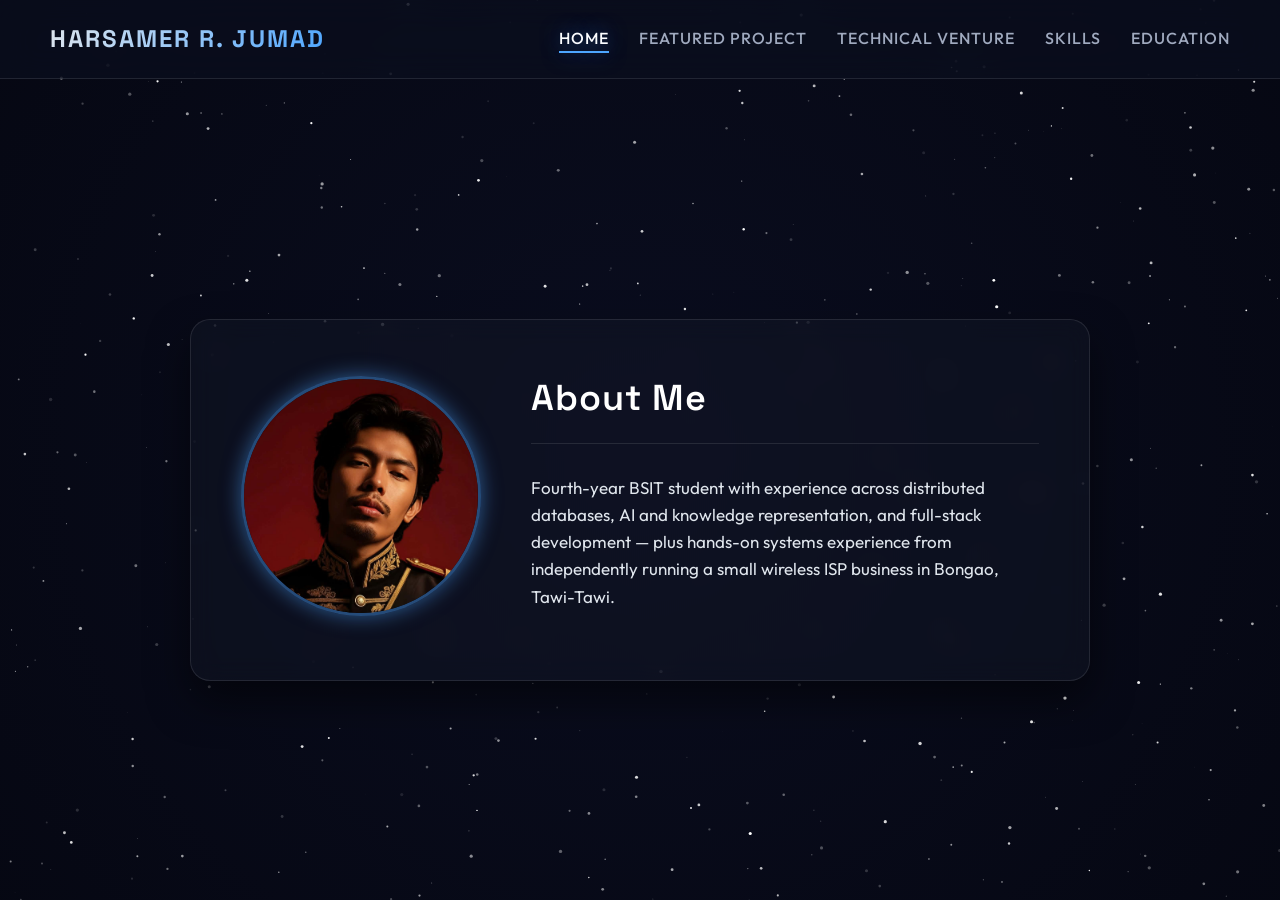
==== index.html @ a1d9a48d "First commit" ====
<!DOCTYPE html>
<html lang="en">
<head>
    <meta charset="UTF-8">
    <meta name="viewport" content="width=device-width, initial-scale=1.0">
    <title>Harsamer R. Jumad - Portfolio</title>
    <link rel="preconnect" href="https://fonts.googleapis.com">
    <link rel="preconnect" href="https://fonts.gstatic.com" crossorigin>
    <link href="https://fonts.googleapis.com/css2?family=Outfit:wght@300;400;500&family=Space+Grotesk:wght@400;600;700&display=swap" rel="stylesheet">
    <link rel="stylesheet" type="text/css" href="style.css">
</head>
<body>
    <canvas id="galaxy-canvas"></canvas>

    <header class="top-nav">
        <div class="nav-brand">
            <h1>Harsamer R. Jumad</h1>
        </div>
        <button id="menu-toggle" class="menu-toggle" aria-label="Toggle Menu">
            <span></span>
            <span></span>
            <span></span>
        </button>
        <ul class="nav-links" id="nav-links">
            <li><a href="index.html" class="active">Home</a></li>
            <li><a href="project.html">Featured Project</a></li>
            <li><a href="venture.html">Technical Venture</a></li>
            <li><a href="skills.html">Skills</a></li>
            <li><a href="education.html">Education</a></li>
        </ul>
    </header>

    <main class="main-content">
        <div class="glass-card">
            <div class="profile-section">
                <div class="profile-img-container">
                    <img src="profile.jpg" alt="Harsamer R. Jumad" class="profile-img">
                </div>
                <div class="profile-text">
                    <h2>About Me</h2>
                    <p>Fourth-year BSIT student with experience across distributed databases, AI and knowledge representation, and full-stack development &mdash; plus hands-on systems experience from independently running a small wireless ISP business in Bongao, Tawi-Tawi.</p>
                </div>
            </div>
        </div>
    </main>

    <script src="script.js"></script>
</body>
</html>
---- style.css ----
/* Base Styles & Typography */
:root {
    --bg-color: #03040b;
    --glass-bg: rgba(20, 25, 40, 0.4);
    --glass-border: rgba(255, 255, 255, 0.1);
    --text-primary: #e0e6ed;
    --text-secondary: #a0aabf;
    --accent: #4da6ff;
    --accent-glow: 0 0 20px rgba(77, 166, 255, 0.5);
    --font-heading: 'Space Grotesk', sans-serif;
    --font-body: 'Outfit', sans-serif;
}

* {
    box-sizing: border-box;
    margin: 0;
    padding: 0;
}

body {
    font-family: var(--font-body);
    background-color: var(--bg-color);
    color: var(--text-primary);
    line-height: 1.6;
    overflow-x: hidden;
}

h1, h2, h3, h4, h5, h6, .nav-brand {
    font-family: var(--font-heading);
}

/* Galaxy Canvas Background */
#galaxy-canvas {
    position: fixed;
    top: 0;
    left: 0;
    width: 100vw;
    height: 100vh;
    z-index: -1;
    pointer-events: none;
}

/* Top Navigation */
.top-nav {
    display: flex;
    justify-content: space-between;
    align-items: center;
    padding: 20px 50px;
    background: rgba(10, 15, 30, 0.7);
    backdrop-filter: blur(16px);
    -webkit-backdrop-filter: blur(16px);
    border-bottom: 1px solid var(--glass-border);
    position: fixed;
    width: 100%;
    top: 0;
    z-index: 100;
}

.nav-brand h1 {
    font-size: 24px;
    font-weight: 700;
    letter-spacing: 2px;
    text-transform: uppercase;
    background: linear-gradient(120deg, #e0e6ed, #4da6ff);
    -webkit-background-clip: text;
    -webkit-text-fill-color: transparent;
}

.nav-links {
    display: flex;
    list-style: none;
    gap: 30px;
}

.nav-links a {
    text-decoration: none;
    color: var(--text-secondary);
    font-size: 16px;
    font-weight: 500;
    letter-spacing: 1px;
    text-transform: uppercase;
    transition: all 0.3s ease;
    position: relative;
}

.nav-links a::after {
    content: '';
    position: absolute;
    width: 0;
    height: 2px;
    bottom: -5px;
    left: 0;
    background-color: var(--accent);
    transition: width 0.3s ease;
    box-shadow: var(--accent-glow);
}

.nav-links a:hover, .nav-links a.active {
    color: #fff;
    text-shadow: var(--accent-glow);
}

.nav-links a:hover::after, .nav-links a.active::after {
    width: 100%;
}

.menu-toggle {
    display: none;
    background: none;
    border: none;
    cursor: pointer;
    flex-direction: column;
    gap: 6px;
}

.menu-toggle span {
    display: block;
    width: 30px;
    height: 2px;
    background-color: var(--text-primary);
    transition: all 0.3s ease;
}

/* Main Content */
.main-content {
    margin-top: 100px; /* offset for fixed nav */
    padding: 40px;
    display: flex;
    justify-content: center;
    align-items: center;
    min-height: calc(100vh - 100px);
}

/* Glass Card */
.glass-card {
    background: var(--glass-bg);
    backdrop-filter: blur(12px);
    -webkit-backdrop-filter: blur(12px);
    border: 1px solid var(--glass-border);
    border-radius: 20px;
    padding: 50px;
    max-width: 900px;
    width: 100%;
    box-shadow: 0 20px 40px rgba(0,0,0,0.5);
    animation: fadeIn 0.8s ease-out;
}

@keyframes fadeIn {
    from { opacity: 0; transform: translateY(30px); }
    to { opacity: 1; transform: translateY(0); }
}

/* Typography inside card */
.glass-card h2 {
    font-size: 36px;
    font-weight: 600;
    margin-bottom: 30px;
    color: #fff;
    border-bottom: 1px solid var(--glass-border);
    padding-bottom: 15px;
    letter-spacing: 1px;
}

.glass-card h3 {
    font-size: 22px;
    color: var(--accent);
    margin-top: 30px;
    margin-bottom: 15px;
    font-weight: 500;
}

.glass-card p, .glass-card ul, .glass-card dl {
    font-size: 17px;
    color: var(--text-primary);
    margin-bottom: 20px;
}

.glass-card ul {
    padding-left: 20px;
}

.glass-card li {
    margin-bottom: 12px;
}

.glass-card dt {
    font-weight: 500;
    font-family: var(--font-heading);
    color: var(--accent);
    margin-top: 30px;
    font-size: 20px;
}

.glass-card dd {
    margin-top: 10px;
    color: var(--text-secondary);
    line-height: 1.7;
}

/* Profile Section */
.profile-section {
    display: flex;
    gap: 50px;
    align-items: center;
}

.profile-img-container {
    flex-shrink: 0;
}

.profile-img {
    width: 240px;
    height: 240px;
    border-radius: 50%;
    object-fit: cover;
    border: 3px solid rgba(77, 166, 255, 0.4);
    box-shadow: var(--accent-glow);
    transition: transform 0.5s ease, border-color 0.5s ease, box-shadow 0.5s ease;
}

.profile-img:hover {
    transform: scale(1.05) rotate(3deg);
    border-color: #fff;
    box-shadow: 0 0 30px rgba(255, 255, 255, 0.6);
}

/* Mobile Responsiveness */
@media (max-width: 900px) {
    .profile-section {
        flex-direction: column;
        text-align: center;
    }
}

@media (max-width: 768px) {
    .top-nav {
        padding: 20px 30px;
    }
    
    .menu-toggle {
        display: flex;
    }
    
    .nav-links {
        position: fixed;
        top: 70px;
        left: 0;
        width: 100%;
        background: rgba(10, 15, 30, 0.95);
        backdrop-filter: blur(20px);
        flex-direction: column;
        gap: 0;
        text-align: center;
        max-height: 0;
        overflow: hidden;
        transition: max-height 0.4s ease;
    }

    .nav-links.active {
        max-height: 400px;
        border-bottom: 1px solid var(--glass-border);
    }

    .nav-links li {
        padding: 20px 0;
        border-top: 1px solid rgba(255, 255, 255, 0.05);
    }
    
    .nav-links a::after {
        display: none;
    }

    /* Hamburger Animation */
    .menu-toggle.active span:nth-child(1) {
        transform: translateY(8px) rotate(45deg);
    }
    .menu-toggle.active span:nth-child(2) {
        opacity: 0;
    }
    .menu-toggle.active span:nth-child(3) {
        transform: translateY(-8px) rotate(-45deg);
    }
}
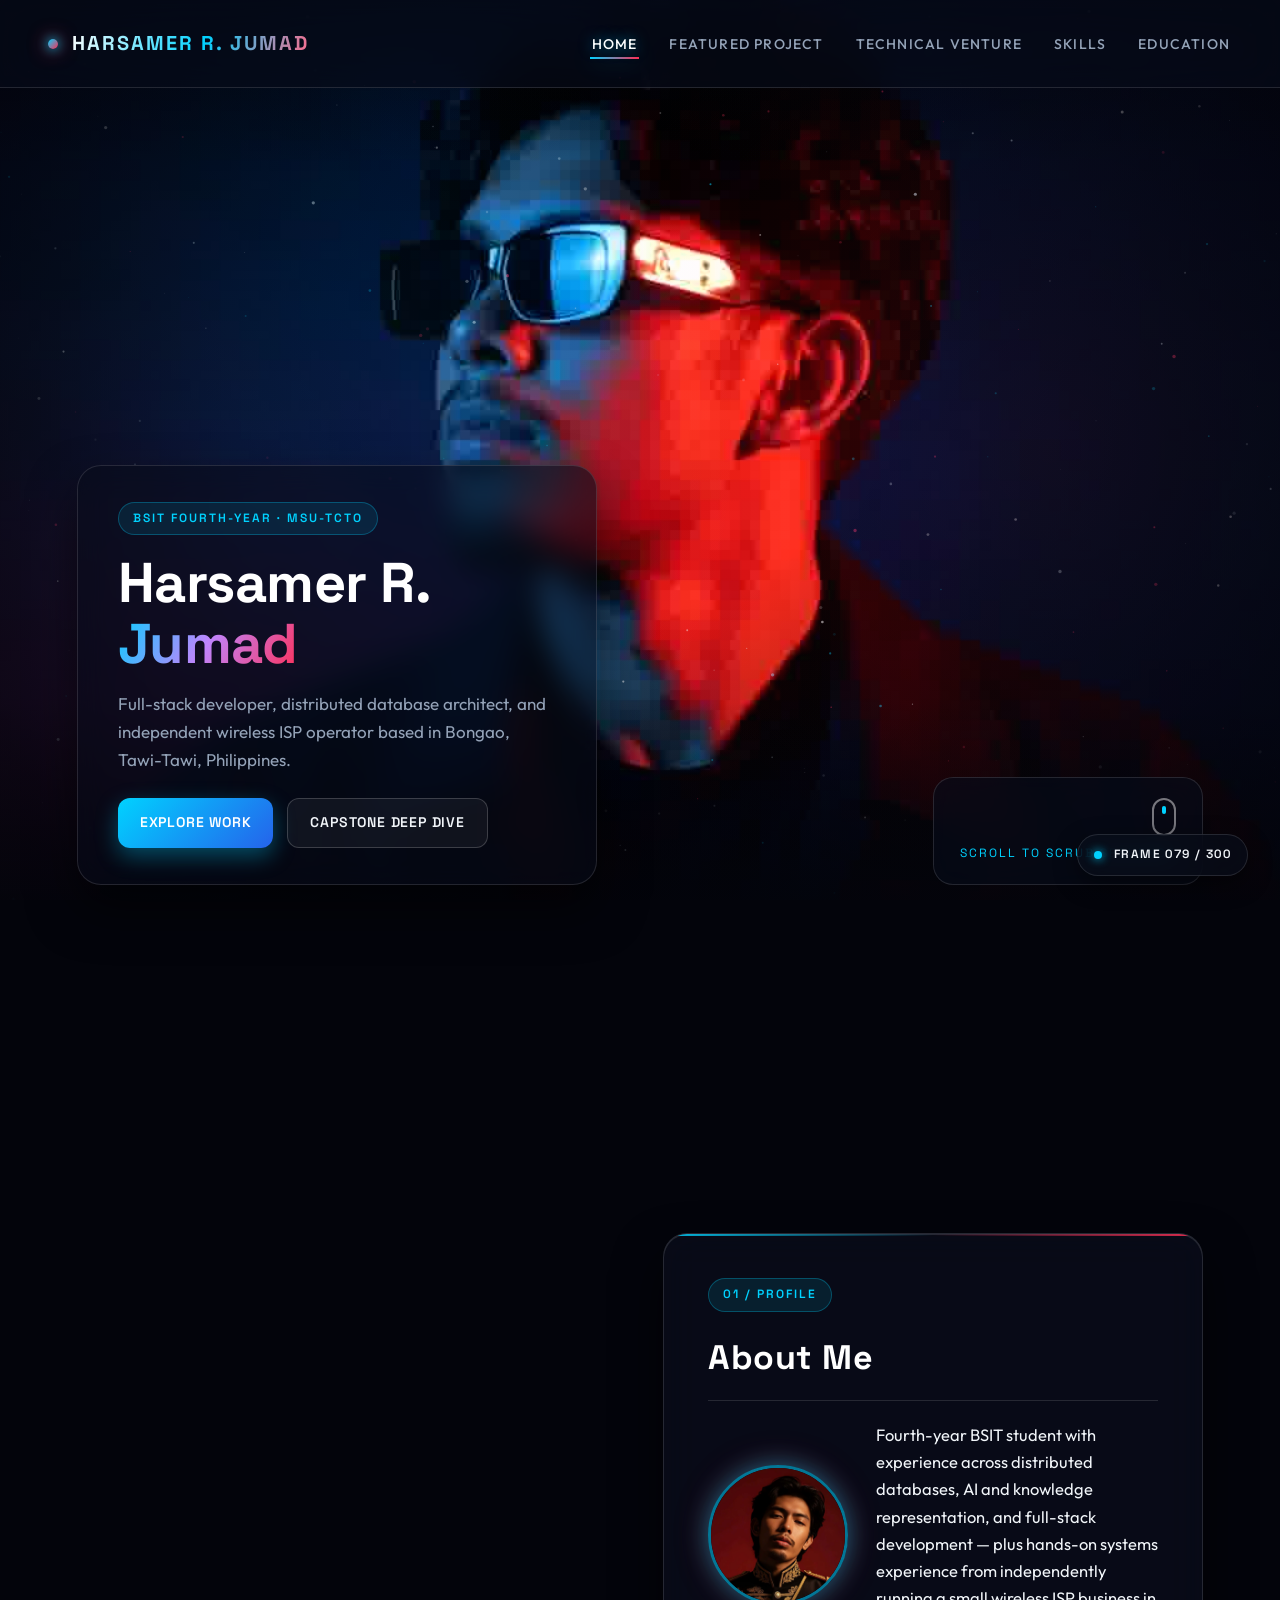
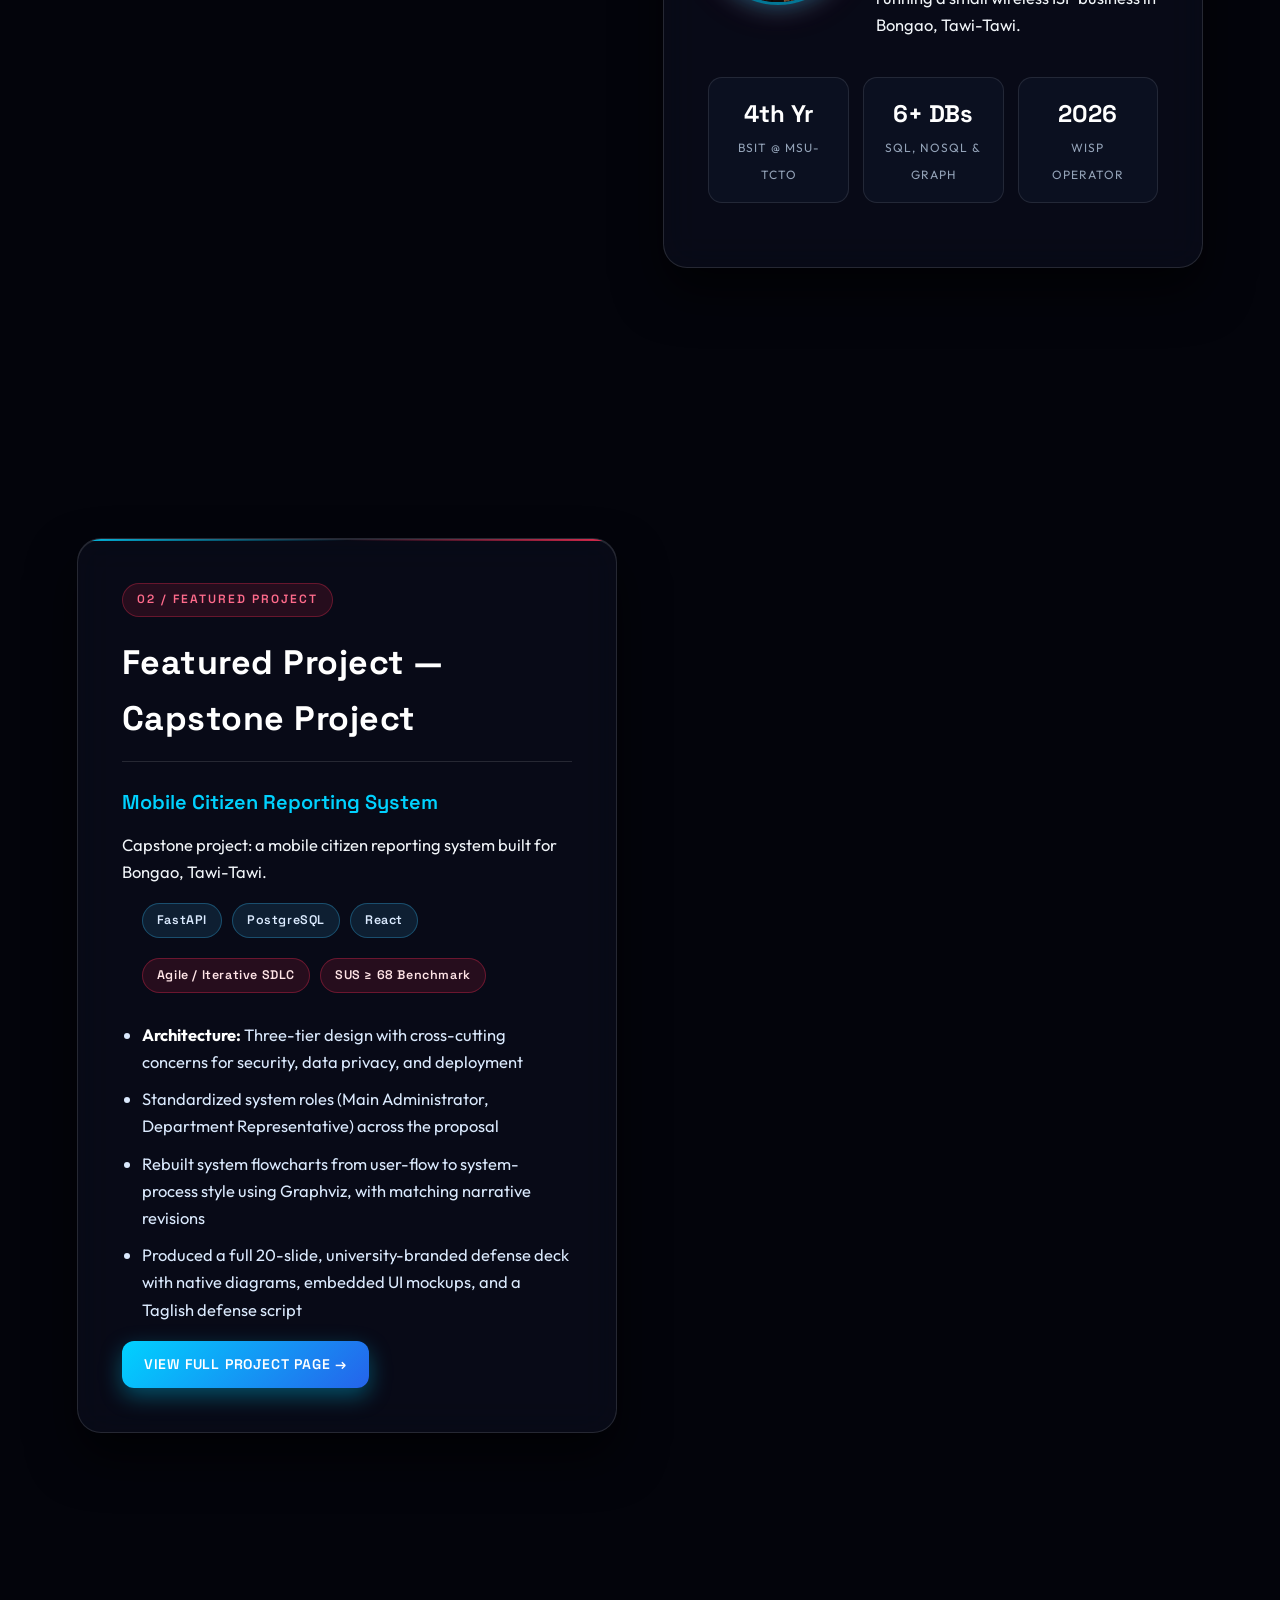
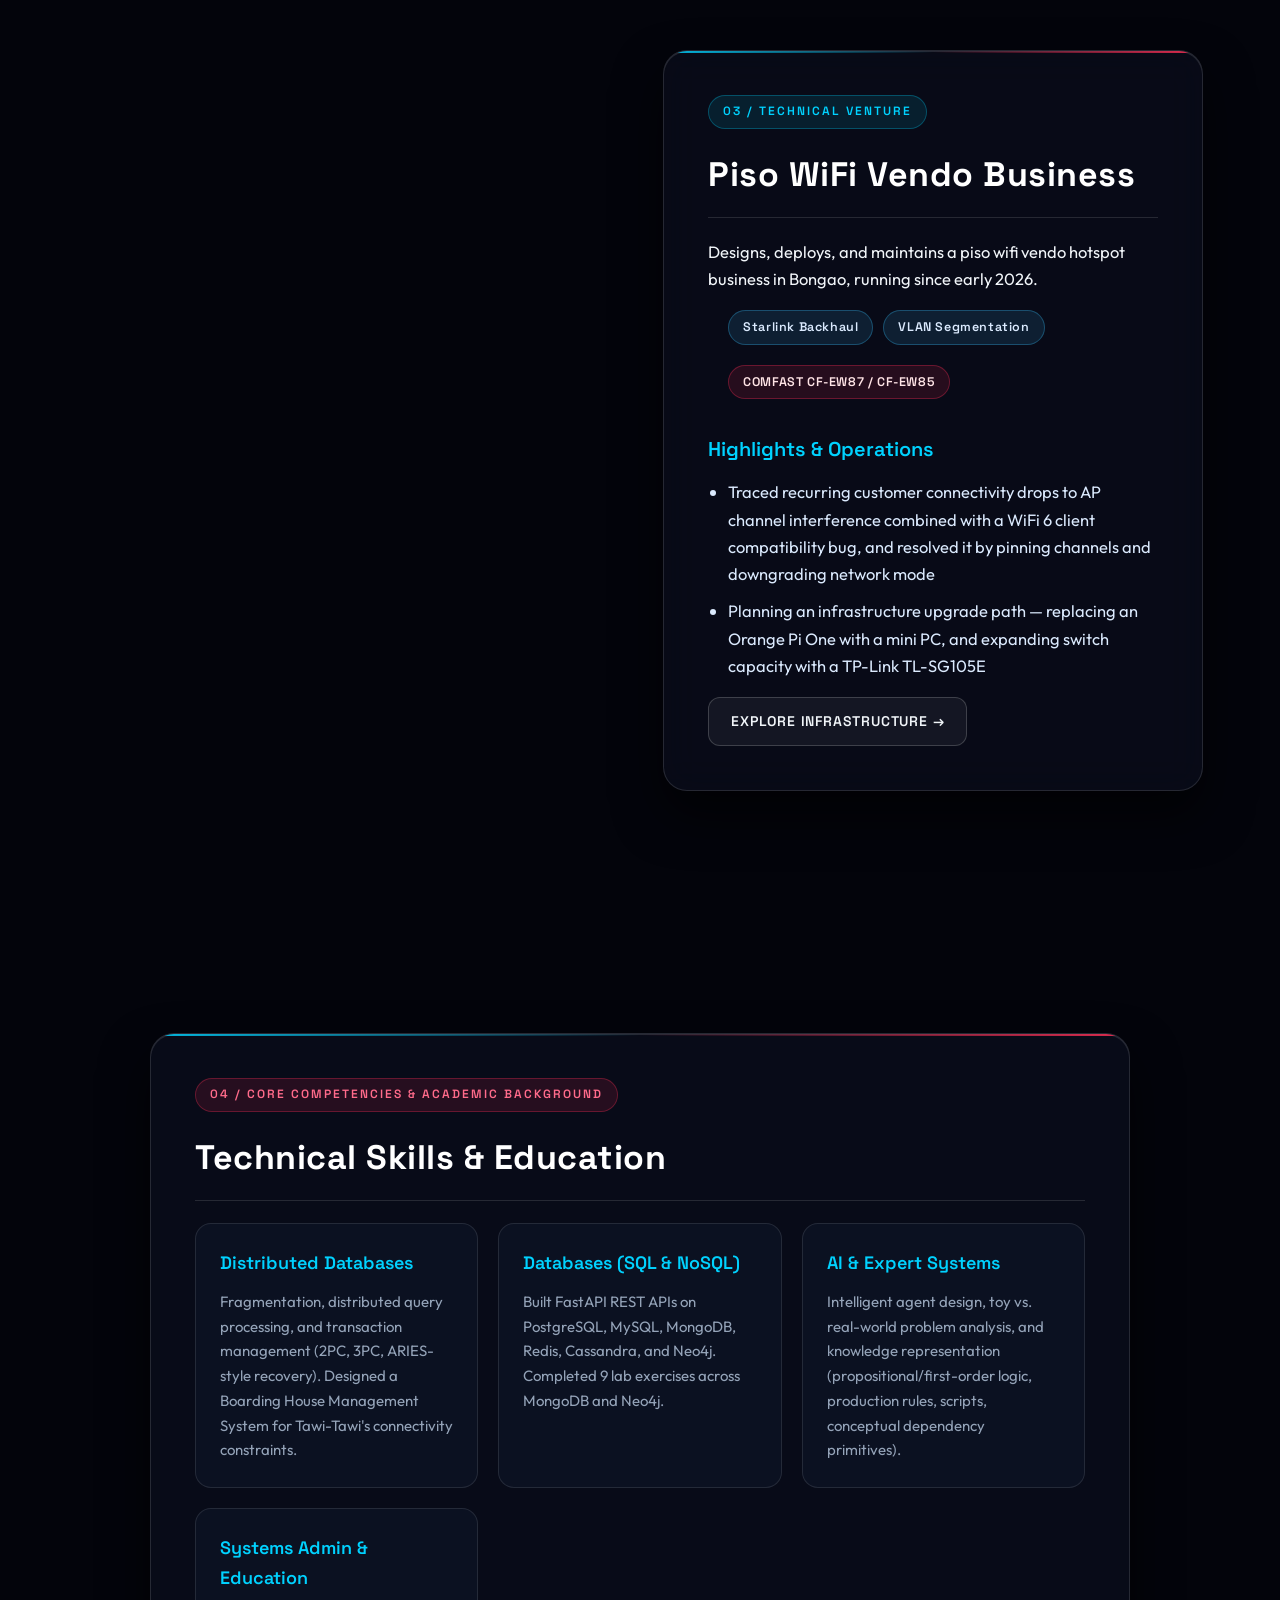
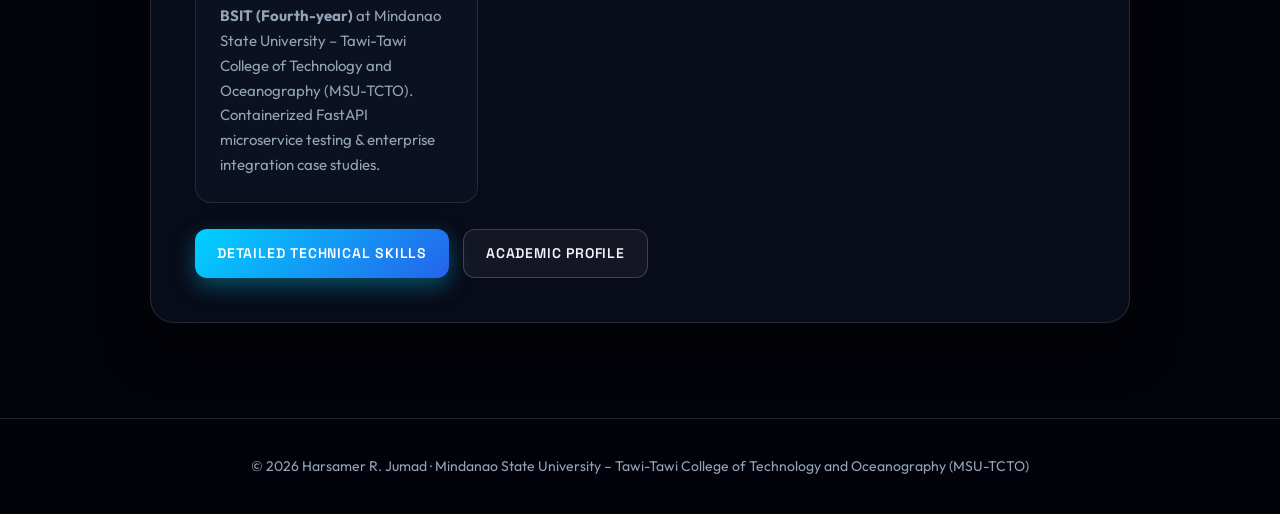
==== commit 1a290450: "Upgrade portfolio with 300-frame smooth scroll animation, Cyber-Galaxy theme, and Web 1.0/XAMPP READ" ====
--- a/index.html
+++ b/index.html
@@ -3,18 +3,28 @@
 <head>
     <meta charset="UTF-8">
     <meta name="viewport" content="width=device-width, initial-scale=1.0">
-    <title>Harsamer R. Jumad - Portfolio</title>
+    <title>Harsamer R. Jumad — Interactive Portfolio</title>
     <link rel="preconnect" href="https://fonts.googleapis.com">
     <link rel="preconnect" href="https://fonts.gstatic.com" crossorigin>
-    <link href="https://fonts.googleapis.com/css2?family=Outfit:wght@300;400;500&family=Space+Grotesk:wght@400;600;700&display=swap" rel="stylesheet">
+    <link href="https://fonts.googleapis.com/css2?family=Outfit:wght@300;400;500;600&family=Space+Grotesk:wght@400;500;600;700&display=swap" rel="stylesheet">
     <link rel="stylesheet" type="text/css" href="style.css">
 </head>
 <body>
-    <canvas id="galaxy-canvas"></canvas>
+    <!-- Decorative visual scroll progress bar -->
+    <div id="progress" aria-hidden="true"></div>
 
+    <!-- Fixed Full-Viewport 300-Frame Sequence & Cyber-Galaxy Stage -->
+    <div class="viewport-stage" aria-hidden="true">
+        <canvas id="sequence-canvas"></canvas>
+        <canvas id="galaxy-canvas"></canvas>
+        <div class="stage-vignette"></div>
+    </div>
+
+    <!-- Fixed Shrinking Header Navigation -->
     <header class="top-nav">
         <div class="nav-brand">
-            <h1>Harsamer R. Jumad</h1>
+            <span class="brand-dot" aria-hidden="true"></span>
+            <a href="index.html"><h1>Harsamer R. Jumad</h1></a>
         </div>
         <button id="menu-toggle" class="menu-toggle" aria-label="Toggle Menu">
             <span></span>
@@ -30,19 +40,150 @@
         </ul>
     </header>
 
-    <main class="main-content">
-        <div class="glass-card">
-            <div class="profile-section">
-                <div class="profile-img-container">
-                    <img src="profile.jpg" alt="Harsamer R. Jumad" class="profile-img">
+    <!-- Live Sequence Scrubber HUD -->
+    <div class="sequence-hud" aria-hidden="true">
+        <span class="hud-indicator"></span>
+        <span class="frame-counter" id="frame-counter">FRAME 001 / 300</span>
+    </div>
+
+    <!-- Scrollytelling Narrative Track -->
+    <main class="scrolly-wrapper">
+        <div id="tracked">
+
+            <!-- Stage 1: Hero Introduction (Frames 001 - 060) -->
+            <section class="scroll-step" id="hero">
+                <div class="hero-grid">
+                    <div class="hero-intro story-card">
+                        <span class="eyebrow">BSIT Fourth-Year &middot; MSU-TCTO</span>
+                        <h2 class="hero-title">Harsamer R. <span>Jumad</span></h2>
+                        <p class="hero-subtitle">Full-stack developer, distributed database architect, and independent wireless ISP operator based in Bongao, Tawi-Tawi, Philippines.</p>
+                        <div class="hero-actions">
+                            <a href="#featured-project" class="btn-primary">Explore Work</a>
+                            <a href="project.html" class="btn-ghost">Capstone Deep Dive</a>
+                        </div>
+                    </div>
+
+                    <div class="scroll-cue" aria-hidden="true">
+                        <div class="scroll-mouse"></div>
+                        <span class="scroll-cue-label">Scroll to Scrub Sequence</span>
+                    </div>
                 </div>
-                <div class="profile-text">
+            </section>
+
+            <!-- Stage 2: About Me & Portrait (Frames 061 - 120) -->
+            <section class="scroll-step step-align-right" id="about">
+                <div class="glass-card story-card">
+                    <span class="eyebrow">01 / Profile</span>
                     <h2>About Me</h2>
-                    <p>Fourth-year BSIT student with experience across distributed databases, AI and knowledge representation, and full-stack development &mdash; plus hands-on systems experience from independently running a small wireless ISP business in Bongao, Tawi-Tawi.</p>
+                    <div class="profile-section">
+                        <div class="profile-img-container">
+                            <img src="profile.jpg" alt="Harsamer R. Jumad" class="profile-img">
+                        </div>
+                        <div class="profile-text">
+                            <p>Fourth-year BSIT student with experience across distributed databases, AI and knowledge representation, and full-stack development &mdash; plus hands-on systems experience from independently running a small wireless ISP business in Bongao, Tawi-Tawi.</p>
+                        </div>
+                    </div>
+                    <div class="stat-grid">
+                        <div class="stat-box">
+                            <span class="stat-value">4th Yr</span>
+                            <span class="stat-label">BSIT @ MSU-TCTO</span>
+                        </div>
+                        <div class="stat-box">
+                            <span class="stat-value">6+ DBs</span>
+                            <span class="stat-label">SQL, NoSQL &amp; Graph</span>
+                        </div>
+                        <div class="stat-box">
+                            <span class="stat-value">2026</span>
+                            <span class="stat-label">WISP Operator</span>
+                        </div>
+                    </div>
                 </div>
-            </div>
+            </section>
+
+            <!-- Stage 3: Featured Project — Capstone Project (Frames 121 - 180) -->
+            <section class="scroll-step step-align-left" id="featured-project">
+                <div class="glass-card story-card">
+                    <span class="eyebrow crimson">02 / Featured Project</span>
+                    <h2>Featured Project &mdash; Capstone Project</h2>
+                    <h3>Mobile Citizen Reporting System</h3>
+                    <p>Capstone project: a mobile citizen reporting system built for Bongao, Tawi-Tawi.</p>
+                    <ul class="tag-list">
+                        <li class="tag-pill">FastAPI</li>
+                        <li class="tag-pill">PostgreSQL</li>
+                        <li class="tag-pill">React</li>
+                        <li class="tag-pill crimson">Agile / Iterative SDLC</li>
+                        <li class="tag-pill crimson">SUS &ge; 68 Benchmark</li>
+                    </ul>
+                    <ul>
+                        <li><strong>Architecture:</strong> Three-tier design with cross-cutting concerns for security, data privacy, and deployment</li>
+                        <li>Standardized system roles (Main Administrator, Department Representative) across the proposal</li>
+                        <li>Rebuilt system flowcharts from user-flow to system-process style using Graphviz, with matching narrative revisions</li>
+                        <li>Produced a full 20-slide, university-branded defense deck with native diagrams, embedded UI mockups, and a Taglish defense script</li>
+                    </ul>
+                    <div class="hero-actions">
+                        <a href="project.html" class="btn-primary">View Full Project Page &rarr;</a>
+                    </div>
+                </div>
+            </section>
+
+            <!-- Stage 4: Technical Venture — Piso WiFi Vendo Business (Frames 181 - 240) -->
+            <section class="scroll-step step-align-right" id="venture">
+                <div class="glass-card story-card">
+                    <span class="eyebrow">03 / Technical Venture</span>
+                    <h2>Piso WiFi Vendo Business</h2>
+                    <p>Designs, deploys, and maintains a piso wifi vendo hotspot business in Bongao, running since early 2026.</p>
+                    <ul class="tag-list">
+                        <li class="tag-pill">Starlink Backhaul</li>
+                        <li class="tag-pill">VLAN Segmentation</li>
+                        <li class="tag-pill crimson">COMFAST CF-EW87 / CF-EW85</li>
+                    </ul>
+                    <h3>Highlights &amp; Operations</h3>
+                    <ul>
+                        <li>Traced recurring customer connectivity drops to AP channel interference combined with a WiFi 6 client compatibility bug, and resolved it by pinning channels and downgrading network mode</li>
+                        <li>Planning an infrastructure upgrade path &mdash; replacing an Orange Pi One with a mini PC, and expanding switch capacity with a TP-Link TL-SG105E</li>
+                    </ul>
+                    <div class="hero-actions">
+                        <a href="venture.html" class="btn-ghost">Explore Infrastructure &rarr;</a>
+                    </div>
+                </div>
+            </section>
+
+            <!-- Stage 5: Technical Skills & Education Overview (Frames 241 - 300) -->
+            <section class="scroll-step step-align-bottom" id="skills-education">
+                <div class="glass-card story-card story-wide">
+                    <span class="eyebrow crimson">04 / Core Competencies &amp; Academic Background</span>
+                    <h2>Technical Skills &amp; Education</h2>
+                    <div class="bento-grid">
+                        <div class="bento-item">
+                            <h3>Distributed Databases</h3>
+                            <p>Fragmentation, distributed query processing, and transaction management (2PC, 3PC, ARIES-style recovery). Designed a Boarding House Management System for Tawi-Tawi's connectivity constraints.</p>
+                        </div>
+                        <div class="bento-item">
+                            <h3>Databases (SQL &amp; NoSQL)</h3>
+                            <p>Built FastAPI REST APIs on PostgreSQL, MySQL, MongoDB, Redis, Cassandra, and Neo4j. Completed 9 lab exercises across MongoDB and Neo4j.</p>
+                        </div>
+                        <div class="bento-item">
+                            <h3>AI &amp; Expert Systems</h3>
+                            <p>Intelligent agent design, toy vs. real-world problem analysis, and knowledge representation (propositional/first-order logic, production rules, scripts, conceptual dependency primitives).</p>
+                        </div>
+                        <div class="bento-item">
+                            <h3>Systems Admin &amp; Education</h3>
+                            <p><strong>BSIT (Fourth-year)</strong> at Mindanao State University &ndash; Tawi-Tawi College of Technology and Oceanography (MSU-TCTO). Containerized FastAPI microservice testing &amp; enterprise integration case studies.</p>
+                        </div>
+                    </div>
+                    <div class="hero-actions" style="margin-top: 26px;">
+                        <a href="skills.html" class="btn-primary">Detailed Technical Skills</a>
+                        <a href="education.html" class="btn-ghost">Academic Profile</a>
+                    </div>
+                </div>
+            </section>
+
         </div>
     </main>
+
+    <footer class="site-footer">
+        <p>&copy; 2026 Harsamer R. Jumad &middot; Mindanao State University &ndash; Tawi-Tawi College of Technology and Oceanography (MSU-TCTO)</p>
+    </footer>
 
     <script src="script.js"></script>
 </body>
--- a/style.css
+++ b/style.css
@@ -1,14 +1,27 @@
-/* Base Styles & Typography */
+/* ==========================================================================
+   Harsamer R. Jumad — Modern Scrollytelling Portfolio Stylesheet
+   Dual-Tone Cyber-Galaxy Theme (Electric Cyan & Neon Crimson)
+   ========================================================================== */
+
 :root {
     --bg-color: #03040b;
-    --glass-bg: rgba(20, 25, 40, 0.4);
-    --glass-border: rgba(255, 255, 255, 0.1);
-    --text-primary: #e0e6ed;
-    --text-secondary: #a0aabf;
-    --accent: #4da6ff;
-    --accent-glow: 0 0 20px rgba(77, 166, 255, 0.5);
+    --bg-elevated: rgba(10, 14, 28, 0.72);
+    --glass-bg: rgba(12, 16, 32, 0.62);
+    --glass-bg-strong: rgba(10, 14, 28, 0.84);
+    --glass-border: rgba(255, 255, 255, 0.12);
+    --glass-highlight: rgba(56, 189, 248, 0.28);
+    --text-primary: #f1f5f9;
+    --text-secondary: #94a3b8;
+    --text-muted: #64748b;
+    --accent: #38bdf8;
+    --accent-cyan: #00d2ff;
+    --accent-crimson: #ff2e55;
+    --accent-glow: 0 0 25px rgba(0, 210, 255, 0.45);
+    --crimson-glow: 0 0 25px rgba(255, 46, 85, 0.4);
     --font-heading: 'Space Grotesk', sans-serif;
     --font-body: 'Outfit', sans-serif;
+    --header-initial-height: 88px;
+    --header-shrunk-height: 64px;
 }
 
 * {
@@ -17,91 +30,219 @@
     padding: 0;
 }
 
+html {
+    scroll-behavior: smooth;
+    timeline-scope: --tl-1, --tl-2, --tl-3, --tl-4, --tl-5;
+    @media (prefers-reduced-motion: reduce) {
+        scroll-behavior: auto;
+    }
+}
+
 body {
     font-family: var(--font-body);
     background-color: var(--bg-color);
     color: var(--text-primary);
-    line-height: 1.6;
+    line-height: 1.65;
     overflow-x: hidden;
-}
-
-h1, h2, h3, h4, h5, h6, .nav-brand {
+    min-height: 100vh;
+}
+
+h1, h2, h3, h4, h5, h6, .nav-brand, .hud-badge, .frame-counter {
     font-family: var(--font-heading);
 }
 
-/* Galaxy Canvas Background */
-#galaxy-canvas {
+/* ==========================================================================
+   Scroll Progress Indicator (CSS Scroll-Driven + JS Fallback)
+   ========================================================================== */
+#progress {
     position: fixed;
+    left: 0;
     top: 0;
-    left: 0;
+    width: 100%;
+    height: 3px;
+    background: linear-gradient(90deg, var(--accent-cyan) 0%, #818cf8 50%, var(--accent-crimson) 100%);
+    box-shadow: 0 0 14px rgba(0, 210, 255, 0.8), 0 0 24px rgba(255, 46, 85, 0.6);
+    transform-origin: 0 50%;
+    transform: scaleX(0);
+    z-index: 200;
+    pointer-events: none;
+}
+
+@media (prefers-reduced-motion: no-preference) {
+    @supports ((animation-timeline: scroll())) {
+        @keyframes grow-progress {
+            from { transform: scaleX(0); }
+            to { transform: scaleX(1); }
+        }
+
+        #progress {
+            animation: grow-progress auto linear;
+            animation-timeline: scroll(block root);
+        }
+    }
+}
+
+/* ==========================================================================
+   Fixed Background Layers: Sequence Canvas + Galaxy Starfield + Vignette
+   ========================================================================== */
+.viewport-stage {
+    position: fixed;
+    inset: 0;
     width: 100vw;
     height: 100vh;
     z-index: -1;
     pointer-events: none;
-}
-
-/* Top Navigation */
+    overflow: hidden;
+    background: radial-gradient(circle at 50% 40%, #0a0f24 0%, #03040b 100%);
+}
+
+#sequence-canvas {
+    position: absolute;
+    inset: 0;
+    width: 100%;
+    height: 100%;
+    display: block;
+    filter: contrast(1.04) saturate(1.08);
+}
+
+#galaxy-canvas {
+    position: absolute;
+    inset: 0;
+    width: 100%;
+    height: 100%;
+    display: block;
+    mix-blend-mode: screen;
+    opacity: 0.65;
+}
+
+.stage-vignette {
+    position: absolute;
+    inset: 0;
+    background:
+        radial-gradient(circle at 50% 42%, transparent 28%, rgba(3, 4, 11, 0.68) 88%),
+        linear-gradient(180deg, rgba(3, 4, 11, 0.55) 0%, transparent 18%, transparent 78%, rgba(3, 4, 11, 0.88) 100%),
+        radial-gradient(circle at 18% 50%, rgba(0, 210, 255, 0.08) 0%, transparent 45%),
+        radial-gradient(circle at 82% 50%, rgba(255, 46, 85, 0.08) 0%, transparent 45%);
+}
+
+/* Sub-page subtly dimmed sequence background so deep reading stays effortless */
+body.subpage #sequence-canvas {
+    opacity: 0.42;
+    filter: contrast(1.04) saturate(1.05) blur(1px);
+}
+
+/* ==========================================================================
+   Top Navigation (Shrinking Header on Scroll)
+   ========================================================================== */
+@keyframes shrink-header {
+    to {
+        height: var(--header-shrunk-height);
+        background: rgba(6, 9, 20, 0.88);
+        box-shadow: 0 10px 30px rgba(0, 0, 0, 0.65);
+    }
+}
+
 .top-nav {
+    position: fixed;
+    top: 0;
+    left: 0;
+    right: 0;
+    width: 100%;
+    height: var(--header-initial-height);
+    padding: 0 48px;
     display: flex;
     justify-content: space-between;
     align-items: center;
-    padding: 20px 50px;
-    background: rgba(10, 15, 30, 0.7);
-    backdrop-filter: blur(16px);
-    -webkit-backdrop-filter: blur(16px);
+    background: rgba(8, 12, 26, 0.62);
+    backdrop-filter: blur(18px);
+    -webkit-backdrop-filter: blur(18px);
     border-bottom: 1px solid var(--glass-border);
-    position: fixed;
-    width: 100%;
-    top: 0;
-    z-index: 100;
+    z-index: 150;
+    transition: background 0.3s ease, box-shadow 0.3s ease;
+}
+
+@media (prefers-reduced-motion: no-preference) {
+    @supports ((animation-timeline: scroll()) and (animation-range: 0% 100%)) {
+        .top-nav {
+            animation: shrink-header auto linear both;
+            animation-timeline: scroll(block root);
+            animation-range: 0px 150px;
+        }
+    }
+}
+
+.nav-brand {
+    display: flex;
+    align-items: center;
+    gap: 14px;
+}
+
+.brand-dot {
+    width: 10px;
+    height: 10px;
+    border-radius: 50%;
+    background: linear-gradient(135deg, var(--accent-cyan), var(--accent-crimson));
+    box-shadow: 0 0 12px var(--accent-cyan), 0 0 20px var(--accent-crimson);
+}
+
+.nav-brand a {
+    text-decoration: none;
 }
 
 .nav-brand h1 {
-    font-size: 24px;
+    font-size: 20px;
     font-weight: 700;
     letter-spacing: 2px;
     text-transform: uppercase;
-    background: linear-gradient(120deg, #e0e6ed, #4da6ff);
+    background: linear-gradient(110deg, #ffffff 0%, var(--accent-cyan) 55%, #ff6b8b 100%);
     -webkit-background-clip: text;
+    background-clip: text;
     -webkit-text-fill-color: transparent;
 }
 
 .nav-links {
     display: flex;
     list-style: none;
-    gap: 30px;
+    gap: 28px;
+    align-items: center;
 }
 
 .nav-links a {
     text-decoration: none;
     color: var(--text-secondary);
-    font-size: 16px;
+    font-size: 14px;
     font-weight: 500;
-    letter-spacing: 1px;
+    letter-spacing: 1.2px;
     text-transform: uppercase;
-    transition: all 0.3s ease;
+    transition: color 0.25s ease, text-shadow 0.25s ease;
     position: relative;
+    padding: 6px 2px;
 }
 
 .nav-links a::after {
     content: '';
     position: absolute;
-    width: 0;
+    width: 100%;
     height: 2px;
-    bottom: -5px;
+    bottom: 0;
     left: 0;
-    background-color: var(--accent);
-    transition: width 0.3s ease;
+    background: linear-gradient(90deg, var(--accent-cyan), var(--accent-crimson));
+    transform: scaleX(0);
+    transform-origin: right;
+    transition: transform 0.3s ease;
     box-shadow: var(--accent-glow);
 }
 
-.nav-links a:hover, .nav-links a.active {
-    color: #fff;
-    text-shadow: var(--accent-glow);
-}
-
-.nav-links a:hover::after, .nav-links a.active::after {
-    width: 100%;
+.nav-links a:hover,
+.nav-links a.active {
+    color: #ffffff;
+    text-shadow: 0 0 14px rgba(0, 210, 255, 0.55);
+}
+
+.nav-links a:hover::after,
+.nav-links a.active::after {
+    transform: scaleX(1);
+    transform-origin: left;
 }
 
 .menu-toggle {
@@ -111,68 +252,415 @@
     cursor: pointer;
     flex-direction: column;
     gap: 6px;
+    padding: 6px;
 }
 
 .menu-toggle span {
     display: block;
-    width: 30px;
+    width: 26px;
     height: 2px;
     background-color: var(--text-primary);
-    transition: all 0.3s ease;
-}
-
-/* Main Content */
-.main-content {
-    margin-top: 100px; /* offset for fixed nav */
-    padding: 40px;
-    display: flex;
+    transition: transform 0.3s ease, opacity 0.3s ease;
+}
+
+/* ==========================================================================
+   Floating HUD: Frame Scrubber Status & Loader Pill
+   ========================================================================== */
+.sequence-hud {
+    position: fixed;
+    bottom: 24px;
+    right: 32px;
+    z-index: 120;
+    display: flex;
+    align-items: center;
+    gap: 12px;
+    padding: 10px 16px;
+    border-radius: 999px;
+    background: rgba(8, 12, 24, 0.75);
+    backdrop-filter: blur(12px);
+    -webkit-backdrop-filter: blur(12px);
+    border: 1px solid rgba(255, 255, 255, 0.12);
+    box-shadow: 0 8px 24px rgba(0, 0, 0, 0.45);
+    font-size: 12px;
+    letter-spacing: 1.4px;
+    text-transform: uppercase;
+    color: var(--text-secondary);
+}
+
+.hud-indicator {
+    width: 8px;
+    height: 8px;
+    border-radius: 50%;
+    background: var(--accent-cyan);
+    box-shadow: 0 0 10px var(--accent-cyan);
+    animation: pulse-dot 2s infinite ease-in-out;
+    @media (prefers-reduced-motion: reduce) {
+        animation: none;
+    }
+}
+
+@keyframes pulse-dot {
+    0%, 100% { opacity: 1; transform: scale(1); }
+    50% { opacity: 0.45; transform: scale(0.82); }
+}
+
+.frame-counter {
+    color: var(--text-primary);
+    font-weight: 600;
+    font-variant-numeric: tabular-nums;
+}
+
+/* ==========================================================================
+   Scrollytelling Track & Animated Narrative Sections (index.html)
+   ========================================================================== */
+.scrolly-wrapper {
+    position: relative;
+    padding-top: var(--header-initial-height);
+}
+
+#tracked {
+    position: relative;
+    z-index: 10;
+}
+
+#tracked .scroll-step {
+    min-height: 115vh;
+    display: flex;
+    align-items: center;
+    padding: 60px 6vw;
+    position: relative;
+}
+
+#tracked .scroll-step:nth-child(1) {
+    min-height: 105vh;
+    view-timeline: --tl-1 block;
+}
+#tracked .scroll-step:nth-child(2) { view-timeline: --tl-2 block; }
+#tracked .scroll-step:nth-child(3) { view-timeline: --tl-3 block; }
+#tracked .scroll-step:nth-child(4) { view-timeline: --tl-4 block; }
+#tracked .scroll-step:nth-child(5) {
+    min-height: 120vh;
+    view-timeline: --tl-5 block;
+}
+
+/* Positioning cards so the central portrait sequence stays showcased */
+.step-align-left {
+    justify-content: flex-start;
+}
+
+.step-align-right {
+    justify-content: flex-end;
+}
+
+.step-align-split {
+    justify-content: space-between;
+}
+
+.step-align-bottom {
     justify-content: center;
-    align-items: center;
-    min-height: calc(100vh - 100px);
-}
-
-/* Glass Card */
+    align-items: flex-end;
+}
+
+/* Scroll-Driven Card Animations */
+@keyframes card-enter {
+    from {
+        opacity: 0;
+        transform: translateY(48px) scale(0.94);
+    }
+    to {
+        opacity: 1;
+        transform: translateY(0) scale(1);
+    }
+}
+
+@keyframes card-exit {
+    to {
+        opacity: 0.15;
+        transform: translateY(-36px) scale(0.96);
+    }
+}
+
+@media (prefers-reduced-motion: no-preference) {
+    @supports ((animation-timeline: scroll()) and (animation-range: 0% 100%)) {
+        .story-card {
+            animation: card-enter auto linear both, card-exit auto linear forwards;
+            animation-range: entry 10% cover 38%, exit 55% exit 95%;
+            backface-visibility: hidden;
+        }
+
+        #tracked .scroll-step:nth-child(1) .story-card {
+            animation: card-exit auto linear forwards;
+            animation-timeline: --tl-1;
+            animation-range: exit 15% exit 85%;
+        }
+        #tracked .scroll-step:nth-child(2) .story-card { animation-timeline: --tl-2; }
+        #tracked .scroll-step:nth-child(3) .story-card { animation-timeline: --tl-3; }
+        #tracked .scroll-step:nth-child(4) .story-card { animation-timeline: --tl-4; }
+        #tracked .scroll-step:nth-child(5) .story-card {
+            animation: card-enter auto linear both;
+            animation-timeline: --tl-5;
+            animation-range: entry 10% cover 35%;
+        }
+    }
+}
+
+/* MANDATORY Copy-Paste Safety: Disable continuous storytelling motion for sensitive users */
+@media (prefers-reduced-motion: reduce) {
+    #animated section,
+    .story-card {
+        animation: none !important;
+        opacity: 1 !important;
+        transform: none !important;
+        translate: 0 0 !important;
+    }
+}
+
+/* ==========================================================================
+   Glass Cards & Editorial Typography
+   ========================================================================== */
 .glass-card {
     background: var(--glass-bg);
-    backdrop-filter: blur(12px);
-    -webkit-backdrop-filter: blur(12px);
+    backdrop-filter: blur(18px);
+    -webkit-backdrop-filter: blur(18px);
+    border: 1px solid var(--glass-border);
+    border-radius: 24px;
+    padding: 44px;
+    max-width: 900px;
+    width: 100%;
+    box-shadow:
+        0 24px 48px rgba(0, 0, 0, 0.65),
+        inset 0 1px 0 rgba(255, 255, 255, 0.12);
+    position: relative;
+    overflow: hidden;
+    transition: border-color 0.35s ease, transform 0.35s ease, box-shadow 0.35s ease;
+}
+
+.glass-card::before {
+    content: '';
+    position: absolute;
+    top: 0;
+    left: 0;
+    right: 0;
+    height: 2px;
+    background: linear-gradient(90deg, var(--accent-cyan), transparent 50%, var(--accent-crimson));
+    opacity: 0.85;
+}
+
+.glass-card:hover {
+    border-color: rgba(56, 189, 248, 0.32);
+}
+
+.story-card {
+    max-width: 540px;
+}
+
+.story-card.story-wide {
+    max-width: 980px;
+    background: var(--glass-bg-strong);
+}
+
+/* Hero Overlay Layout */
+.hero-grid {
+    width: 100%;
+    max-width: 1320px;
+    margin: 0 auto;
+    display: flex;
+    justify-content: space-between;
+    align-items: flex-end;
+    min-height: 72vh;
+    gap: 32px;
+}
+
+.hero-intro {
+    max-width: 520px;
+    background: rgba(8, 12, 26, 0.56);
+    backdrop-filter: blur(14px);
+    -webkit-backdrop-filter: blur(14px);
+    border: 1px solid var(--glass-border);
+    border-radius: 24px;
+    padding: 36px 40px;
+    box-shadow: 0 24px 48px rgba(0, 0, 0, 0.55);
+}
+
+.eyebrow {
+    display: inline-flex;
+    align-items: center;
+    gap: 8px;
+    font-family: var(--font-heading);
+    font-size: 12px;
+    font-weight: 600;
+    letter-spacing: 2px;
+    text-transform: uppercase;
+    color: var(--accent-cyan);
+    padding: 6px 14px;
+    border-radius: 999px;
+    background: rgba(0, 210, 255, 0.1);
+    border: 1px solid rgba(0, 210, 255, 0.28);
+    margin-bottom: 18px;
+}
+
+.eyebrow.crimson {
+    color: #ff6b8b;
+    background: rgba(255, 46, 85, 0.12);
+    border-color: rgba(255, 46, 85, 0.3);
+}
+
+.hero-title {
+    font-size: clamp(34px, 4.5vw, 56px);
+    font-weight: 700;
+    line-height: 1.08;
+    letter-spacing: -0.5px;
+    margin-bottom: 16px;
+    color: #ffffff;
+}
+
+.hero-title span {
+    background: linear-gradient(120deg, var(--accent-cyan) 0%, #c084fc 50%, var(--accent-crimson) 100%);
+    -webkit-background-clip: text;
+    background-clip: text;
+    -webkit-text-fill-color: transparent;
+}
+
+.hero-subtitle {
+    font-size: 17px;
+    color: var(--text-secondary);
+    margin-bottom: 24px;
+}
+
+.hero-actions {
+    display: flex;
+    flex-wrap: wrap;
+    gap: 14px;
+    margin-top: 10px;
+}
+
+.btn-primary,
+.btn-ghost {
+    display: inline-flex;
+    align-items: center;
+    gap: 8px;
+    padding: 12px 22px;
+    border-radius: 12px;
+    font-family: var(--font-heading);
+    font-size: 14px;
+    font-weight: 600;
+    letter-spacing: 0.8px;
+    text-decoration: none;
+    text-transform: uppercase;
+    transition: transform 0.25s ease, box-shadow 0.25s ease, border-color 0.25s ease, background 0.25s ease;
+}
+
+.btn-primary {
+    background: linear-gradient(135deg, var(--accent-cyan), #2563eb);
+    color: #ffffff;
+    box-shadow: 0 8px 22px rgba(0, 210, 255, 0.35);
+}
+
+.btn-primary:hover {
+    transform: translateY(-2px);
+    box-shadow: 0 12px 28px rgba(0, 210, 255, 0.55);
+}
+
+.btn-ghost {
+    background: rgba(255, 255, 255, 0.05);
+    color: var(--text-primary);
+    border: 1px solid rgba(255, 255, 255, 0.18);
+}
+
+.btn-ghost:hover {
+    transform: translateY(-2px);
+    border-color: var(--accent-cyan);
+    background: rgba(0, 210, 255, 0.1);
+}
+
+.scroll-cue {
+    background: rgba(8, 12, 26, 0.62);
+    backdrop-filter: blur(14px);
+    -webkit-backdrop-filter: blur(14px);
     border: 1px solid var(--glass-border);
     border-radius: 20px;
-    padding: 50px;
-    max-width: 900px;
-    width: 100%;
-    box-shadow: 0 20px 40px rgba(0,0,0,0.5);
-    animation: fadeIn 0.8s ease-out;
-}
-
-@keyframes fadeIn {
-    from { opacity: 0; transform: translateY(30px); }
-    to { opacity: 1; transform: translateY(0); }
-}
-
-/* Typography inside card */
+    padding: 20px 26px;
+    display: flex;
+    flex-direction: column;
+    align-items: flex-end;
+    gap: 8px;
+    text-align: right;
+}
+
+.scroll-cue-label {
+    font-family: var(--font-heading);
+    font-size: 12px;
+    letter-spacing: 2px;
+    text-transform: uppercase;
+    color: var(--accent-cyan);
+}
+
+.scroll-mouse {
+    width: 24px;
+    height: 38px;
+    border: 2px solid rgba(255, 255, 255, 0.45);
+    border-radius: 14px;
+    position: relative;
+}
+
+.scroll-mouse::after {
+    content: '';
+    position: absolute;
+    top: 6px;
+    left: 50%;
+    width: 4px;
+    height: 8px;
+    margin-left: -2px;
+    border-radius: 2px;
+    background: var(--accent-cyan);
+    animation: scroll-wheel 1.8s infinite ease-out;
+    @media (prefers-reduced-motion: reduce) {
+        animation: none;
+    }
+}
+
+@keyframes scroll-wheel {
+    0% { opacity: 1; transform: translateY(0); }
+    100% { opacity: 0; transform: translateY(14px); }
+}
+
+/* ==========================================================================
+   Main Content & Typography inside Glass Cards
+   ========================================================================== */
+.main-content {
+    margin-top: var(--header-initial-height);
+    padding: 48px 32px 96px;
+    display: flex;
+    flex-direction: column;
+    align-items: center;
+    gap: 36px;
+    min-height: calc(100vh - var(--header-initial-height));
+}
+
 .glass-card h2 {
-    font-size: 36px;
+    font-size: clamp(26px, 3vw, 34px);
+    font-weight: 700;
+    margin-bottom: 20px;
+    color: #ffffff;
+    border-bottom: 1px solid var(--glass-border);
+    padding-bottom: 14px;
+    letter-spacing: 0.5px;
+}
+
+.glass-card h3 {
+    font-size: 20px;
+    color: var(--accent-cyan);
+    margin-top: 24px;
+    margin-bottom: 12px;
     font-weight: 600;
-    margin-bottom: 30px;
-    color: #fff;
-    border-bottom: 1px solid var(--glass-border);
-    padding-bottom: 15px;
-    letter-spacing: 1px;
-}
-
-.glass-card h3 {
-    font-size: 22px;
-    color: var(--accent);
-    margin-top: 30px;
-    margin-bottom: 15px;
-    font-weight: 500;
-}
-
-.glass-card p, .glass-card ul, .glass-card dl {
-    font-size: 17px;
+}
+
+.glass-card p,
+.glass-card ul,
+.glass-card dl {
+    font-size: 16.5px;
     color: var(--text-primary);
-    margin-bottom: 20px;
+    margin-bottom: 18px;
 }
 
 .glass-card ul {
@@ -180,97 +668,225 @@
 }
 
 .glass-card li {
-    margin-bottom: 12px;
+    margin-bottom: 10px;
+    color: #dbeafe;
+}
+
+.glass-card li strong {
+    color: #ffffff;
 }
 
 .glass-card dt {
-    font-weight: 500;
+    font-weight: 600;
     font-family: var(--font-heading);
-    color: var(--accent);
-    margin-top: 30px;
-    font-size: 20px;
+    color: var(--accent-cyan);
+    margin-top: 24px;
+    font-size: 19px;
 }
 
 .glass-card dd {
-    margin-top: 10px;
+    margin-top: 8px;
     color: var(--text-secondary);
     line-height: 1.7;
 }
 
-/* Profile Section */
+/* Tag / Pill Badges */
+.tag-list {
+    display: flex;
+    flex-wrap: wrap;
+    gap: 10px;
+    margin: 16px 0 22px;
+    list-style: none;
+    padding: 0;
+}
+
+.tag-pill {
+    font-family: var(--font-heading);
+    font-size: 12.5px;
+    font-weight: 600;
+    letter-spacing: 0.6px;
+    padding: 6px 14px;
+    border-radius: 999px;
+    background: rgba(56, 189, 248, 0.12);
+    border: 1px solid rgba(56, 189, 248, 0.3);
+    color: #e0f2fe;
+}
+
+.tag-pill.crimson {
+    background: rgba(255, 46, 85, 0.12);
+    border-color: rgba(255, 46, 85, 0.32);
+    color: #ffe4e6;
+}
+
+/* Profile Section inside About Card */
 .profile-section {
     display: flex;
-    gap: 50px;
+    gap: 28px;
     align-items: center;
 }
 
 .profile-img-container {
     flex-shrink: 0;
+    position: relative;
 }
 
 .profile-img {
-    width: 240px;
-    height: 240px;
+    width: 140px;
+    height: 140px;
     border-radius: 50%;
     object-fit: cover;
-    border: 3px solid rgba(77, 166, 255, 0.4);
-    box-shadow: var(--accent-glow);
-    transition: transform 0.5s ease, border-color 0.5s ease, box-shadow 0.5s ease;
+    border: 3px solid rgba(0, 210, 255, 0.55);
+    box-shadow: 0 0 25px rgba(0, 210, 255, 0.4), 0 0 35px rgba(255, 46, 85, 0.25);
+    transition: transform 0.45s ease, border-color 0.45s ease, box-shadow 0.45s ease;
 }
 
 .profile-img:hover {
-    transform: scale(1.05) rotate(3deg);
-    border-color: #fff;
-    box-shadow: 0 0 30px rgba(255, 255, 255, 0.6);
-}
-
-/* Mobile Responsiveness */
-@media (max-width: 900px) {
+    transform: scale(1.05) rotate(2deg);
+    border-color: #ffffff;
+    box-shadow: 0 0 32px rgba(0, 210, 255, 0.75);
+}
+
+/* Bento Grid for Skills & Education */
+.bento-grid {
+    display: grid;
+    grid-template-columns: repeat(auto-fit, minmax(260px, 1fr));
+    gap: 20px;
+    margin-top: 22px;
+}
+
+.bento-item {
+    background: rgba(15, 23, 42, 0.58);
+    border: 1px solid rgba(255, 255, 255, 0.1);
+    border-radius: 16px;
+    padding: 24px;
+    transition: transform 0.3s ease, border-color 0.3s ease;
+}
+
+.bento-item:hover {
+    transform: translateY(-4px);
+    border-color: rgba(0, 210, 255, 0.4);
+}
+
+.bento-item h3 {
+    margin-top: 0;
+    font-size: 18px;
+}
+
+.bento-item p {
+    font-size: 15px;
+    color: var(--text-secondary);
+    margin-bottom: 0;
+}
+
+/* Metric Stat Row */
+.stat-grid {
+    display: grid;
+    grid-template-columns: repeat(auto-fit, minmax(140px, 1fr));
+    gap: 14px;
+    margin: 20px 0;
+}
+
+.stat-box {
+    background: rgba(15, 23, 42, 0.55);
+    border: 1px solid rgba(255, 255, 255, 0.1);
+    border-radius: 14px;
+    padding: 16px;
+    text-align: center;
+}
+
+.stat-value {
+    font-family: var(--font-heading);
+    font-size: 24px;
+    font-weight: 700;
+    color: #ffffff;
+    display: block;
+}
+
+.stat-label {
+    font-size: 12px;
+    text-transform: uppercase;
+    letter-spacing: 1px;
+    color: var(--text-secondary);
+}
+
+/* Footer */
+.site-footer {
+    position: relative;
+    z-index: 20;
+    text-align: center;
+    padding: 36px 24px;
+    border-top: 1px solid var(--glass-border);
+    background: rgba(3, 4, 11, 0.85);
+    backdrop-filter: blur(12px);
+    color: var(--text-secondary);
+    font-size: 14px;
+}
+
+/* ==========================================================================
+   Responsive Design
+   ========================================================================== */
+@media (max-width: 960px) {
+    .hero-grid {
+        flex-direction: column;
+        align-items: flex-start;
+        justify-content: flex-end;
+    }
+
+    .scroll-cue {
+        align-items: flex-start;
+        text-align: left;
+    }
+
     .profile-section {
         flex-direction: column;
         text-align: center;
     }
+
+    .story-card {
+        max-width: 100%;
+    }
 }
 
 @media (max-width: 768px) {
     .top-nav {
-        padding: 20px 30px;
-    }
-    
+        padding: 0 24px;
+    }
+
     .menu-toggle {
         display: flex;
     }
-    
+
     .nav-links {
         position: fixed;
-        top: 70px;
+        top: var(--header-shrunk-height);
         left: 0;
         width: 100%;
-        background: rgba(10, 15, 30, 0.95);
+        background: rgba(6, 9, 20, 0.96);
         backdrop-filter: blur(20px);
+        -webkit-backdrop-filter: blur(20px);
         flex-direction: column;
         gap: 0;
         text-align: center;
         max-height: 0;
         overflow: hidden;
-        transition: max-height 0.4s ease;
+        transition: max-height 0.35s ease;
     }
 
     .nav-links.active {
-        max-height: 400px;
+        max-height: 420px;
         border-bottom: 1px solid var(--glass-border);
     }
 
     .nav-links li {
-        padding: 20px 0;
-        border-top: 1px solid rgba(255, 255, 255, 0.05);
-    }
-    
+        width: 100%;
+        padding: 16px 0;
+        border-top: 1px solid rgba(255, 255, 255, 0.06);
+    }
+
     .nav-links a::after {
         display: none;
     }
 
-    /* Hamburger Animation */
     .menu-toggle.active span:nth-child(1) {
         transform: translateY(8px) rotate(45deg);
     }
@@ -280,4 +896,15 @@
     .menu-toggle.active span:nth-child(3) {
         transform: translateY(-8px) rotate(-45deg);
     }
-}
+
+    .glass-card {
+        padding: 28px 22px;
+    }
+
+    .sequence-hud {
+        bottom: 14px;
+        right: 14px;
+        font-size: 11px;
+        padding: 8px 12px;
+    }
+}
